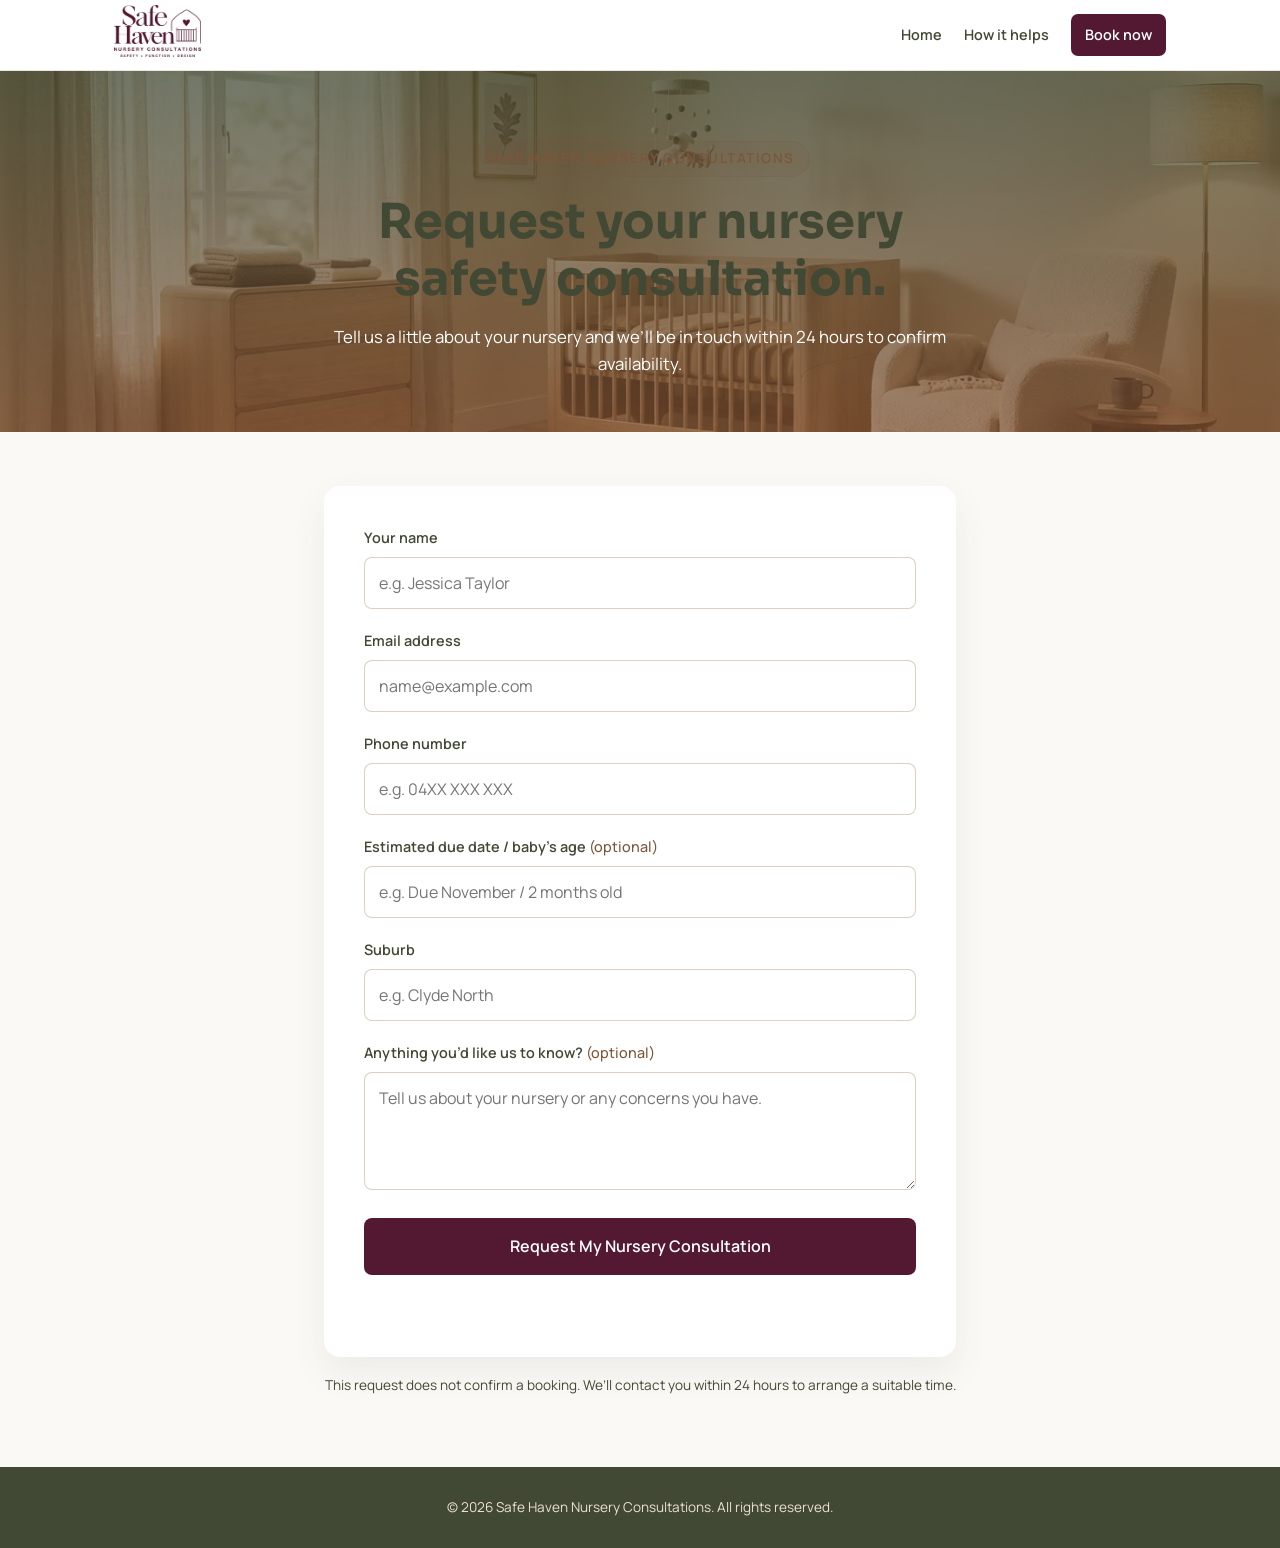
==== booking.html @ 83f19356 "Adjust logo size in booking.html Updated logo image dimensions in the header." ====
<!DOCTYPE html>
<html lang="en">
<head>
  <meta charset="UTF-8">
  <meta name="viewport" content="width=device-width, initial-scale=1.0">
  <title>Book a Nursery Safety Audit | Safe Haven</title>
  <meta name="description" content="Request an in-home Safe Haven nursery safety audit in South East Melbourne.">
  <link rel="icon" type="image/png" href="assets/SafeHavenNurseryConsultant-favicon.png">
  <link rel="preconnect" href="https://fonts.googleapis.com">
  <link rel="preconnect" href="https://fonts.gstatic.com" crossorigin>
  <link href="https://fonts.googleapis.com/css2?family=Manrope:wght@400;500;600;700&family=Sora:wght@400;600;700&display=swap" rel="stylesheet">
  <link rel="stylesheet" href="CSS/styles.css">
  <script src="JS/script.js" defer></script>
</head>
<body>
  <header class="site-header">
    <div class="container nav-wrap">
      <a class="brand" href="index.html" aria-label="Safe Haven home">
        <img src="assets/SafeHavenNurseryConsultant-Logo.png" alt="Safe Haven logo" width="87" height="52">
      </a>
      <nav aria-label="Main navigation">
        <a href="index.html">Home</a>
        <a href="index.html#how-it-helps">How it helps</a>
        <a class="nav-book" href="booking.html" aria-current="page">Book now</a>
      </nav>
    </div>
  </header>

  <main class="booking-page">
    <section class="booking-intro" style="background: linear-gradient(to bottom, rgba(65, 72, 51, .74), rgba(127, 85, 57, .66)), url('assets/SafeHavenNurseryConsultant-Hero2.webp') center/cover no-repeat; color: #fff;">
      <div class="container narrow">
        <span class="eyebrow eyebrow-dark">Safe Haven Nursery Consultations</span>
        <h1>Request your nursery safety consultation.</h1>
        <p>Tell us a little about your nursery and we’ll be in touch within 24 hours to confirm availability.</p>
      </div>
    </section>

    <section class="booking-form-section">
      <div class="container narrow">
        <form id="booking-form" class="booking-form" action="mailto:juliafpayne@yahoo.com.au" method="post" enctype="text/plain" novalidate>
          <div class="form-group">
            <label for="name">Your name</label>
            <input type="text" id="name" name="name" autocomplete="name" required placeholder="e.g. Jessica Taylor">
          </div>
          <div class="form-group">
            <label for="email">Email address</label>
            <input type="email" id="email" name="email" autocomplete="email" required placeholder="name@example.com">
          </div>
          <div class="form-group">
            <label for="phone">Phone number</label>
            <input type="tel" id="phone" name="phone" autocomplete="tel" required placeholder="e.g. 04XX XXX XXX">
          </div>
          <div class="form-group">
            <label for="due-date">Estimated due date / baby’s age <span class="optional">(optional)</span></label>
            <input type="text" id="due-date" name="due_date" placeholder="e.g. Due November / 2 months old">
          </div>
          <div class="form-group">
            <label for="suburb">Suburb</label>
            <input type="text" id="suburb" name="suburb" required placeholder="e.g. Clyde North">
          </div>
          <div class="form-group">
            <label for="message">Anything you’d like us to know? <span class="optional">(optional)</span></label>
            <textarea id="message" name="message" rows="4" placeholder="Tell us about your nursery or any concerns you have."></textarea>
          </div>
          <button type="submit" class="submit-btn">Request My Nursery Consultation</button>
          <p id="form-status" class="form-status" role="status" aria-live="polite"></p>
        </form>
        <p class="form-note">This request does not confirm a booking. We’ll contact you within 24 hours to arrange a suitable time.</p>
      </div>
    </section>
  </main>

  <footer><div class="container"><p>&copy; 2026 Safe Haven Nursery Consultations. All rights reserved.</p></div></footer>
</body>
</html>
---- CSS/styles.css ----
:root {
  --coffee-bean: #7f5539;
  --camel: #a68a64;
  --almond-cream: #ede0d4;
  --dusty-olive: #656d4a;
  --ebony: #414833;
  --bg-light: #fbf9f6;
  --white: #ffffff;
  --transition: all 0.3s ease;
}

* { box-sizing: border-box; margin: 0; padding: 0; }
html { scroll-behavior: smooth; }
body { font-family: 'Manrope', sans-serif, -apple-system, sans-serif; background: var(--bg-light); color: var(--ebony); line-height: 1.6; -webkit-font-smoothing: antialiased; }
h1, h2, h3 { font-family: 'Sora', sans-serif; color: var(--ebony); font-weight: 700; }
a { color: inherit; text-decoration: none; }
.container { max-width: 1100px; margin: 0 auto; padding: 0 24px; }
.narrow { max-width: 680px; }

.site-header { background: var(--white); border-bottom: 1px solid rgba(166, 138, 100, .22); }
.nav-wrap { display: flex; align-items: center; justify-content: space-between; min-height: 70px; gap: 24px; }
.brand { font-family: 'Sora', sans-serif; color: #531932; font-size: 1.15rem; font-weight: 700; }
nav { display: flex; align-items: center; gap: 22px; font-size: .9rem; font-weight: 600; }
nav a:not(.nav-book):hover, nav a[aria-current='page']:not(.nav-book) { color: #531932; }
.nav-book { background: #531932; color: var(--white); padding: 9px 14px; border-radius: 7px; }
.nav-book:hover { background: var(--ebony); }

.hero-section { background: linear-gradient(to bottom, rgba(65, 72, 51, .78), rgba(127, 85, 57, .68)), url('https://images.unsplash.com/photo-1586023492125-27b2c045efd7?auto=format&fit=crop&w=1920&q=80') center/cover no-repeat; border-bottom: 1px solid rgba(166, 138, 100, .3); color: var(--white); padding: 100px 0 80px; text-align: center; }
.eyebrow { display: inline-block; background: rgba(237, 224, 212, .15); border: 1px solid rgba(237, 224, 212, .3); border-radius: 50px; color: var(--almond-cream); font-size: .85rem; font-weight: 600; letter-spacing: 1.5px; margin-bottom: 16px; padding: 6px 14px; text-transform: uppercase; }
.hero-section h1 { color: var(--white); font-size: clamp(2rem, 4vw, 3.2rem); line-height: 1.2; margin: 0 auto 20px; max-width: 850px; }
.hero-section p { color: var(--almond-cream); font-size: 1.15rem; margin: 0 auto 32px; max-width: 650px; }
.cta-button { background: #531932; border-radius: 8px; box-shadow: 0 4px 14px rgba(83, 25, 50, .3); color: var(--white); display: inline-block; font-size: 1rem; font-weight: 600; padding: 16px 32px; transition: var(--transition); }
.cta-button:hover { background: var(--ebony); transform: translateY(-2px); }
.micro-copy { color: var(--almond-cream); display: block; font-size: .85rem; font-weight: 500; margin-top: 14px; opacity: .85; }

section { padding: 70px 0; }
.section-title { font-size: 2.2rem; margin-bottom: 16px; text-align: center; }
.section-subtitle { color: var(--coffee-bean); font-size: 1.05rem; margin: 0 auto 48px; max-width: 600px; text-align: center; }
.cards-grid { display: grid; gap: 30px; grid-template-columns: repeat(auto-fit, minmax(310px, 1fr)); }
.agitation-section, .cta-section { background: var(--white); }
.agitation-card { background: var(--bg-light); border-left: 4px solid var(--camel); border-radius: 12px; padding: 30px; transition: var(--transition); }
.agitation-card:hover, .solution-card:hover { transform: translateY(-3px); }
.agitation-card h3, .solution-card h3 { color: #531932; font-size: 1.15rem; margin-bottom: 12px; }
.agitation-card p, .solution-card p { font-size: .95rem; }
.solution-section { background: var(--almond-cream); }
.solution-card { background: var(--white); border-radius: 16px; border-top: 4px solid var(--dusty-olive); box-shadow: 0 10px 30px rgba(65, 72, 51, .05); padding: 35px 30px; transition: var(--transition); }
.trust-stack { background: var(--dusty-olive); border-radius: 16px; color: var(--white); margin: 40px auto; max-width: 900px; padding: 60px 20px; text-align: center; }
.trust-stack h2 { color: var(--almond-cream); font-size: 1.5rem; margin-bottom: 20px; }
.trust-marquee { height: 340px; margin-top: 18px; overflow: hidden; position: relative; }
.trust-track { display: flex; flex-direction: column; gap: 18px; animation: trustScroll 20s linear infinite; }
.trust-marquee:hover .trust-track { animation-play-state: paused; }
.trust-quote { background: rgba(255, 255, 255, 0.08); border: 1px solid rgba(255, 255, 255, 0.18); border-radius: 16px; padding: 22px 24px; text-align: left; }
.trust-quote blockquote { color: var(--white); font-size: 1.02rem; font-style: italic; line-height: 1.5; margin: 0 0 12px; }
.trust-quote cite { color: var(--almond-cream); display: block; font-size: .8rem; font-style: normal; font-weight: 600; }
@keyframes trustScroll { 0% { transform: translateY(0); } 100% { transform: translateY(-50%); } }
.cta-section { text-align: center; }

.booking-page { min-height: calc(100vh - 140px); }
.booking-intro { background: var(--almond-cream); padding-bottom: 54px; text-align: center; }
.booking-intro h1 { font-size: clamp(2rem, 4vw, 3rem); line-height: 1.2; margin-bottom: 16px; }
.booking-intro p { font-size: 1.05rem; }
.eyebrow-dark { background: rgba(127, 85, 57, .08); border-color: rgba(127, 85, 57, .2); color: var(--coffee-bean); }
.booking-form-section { padding-top: 54px; }
.booking-form { background: var(--white); border-radius: 16px; box-shadow: 0 15px 35px rgba(65, 72, 51, .08); padding: 40px; text-align: left; }
.form-group { margin-bottom: 20px; }
.form-group label { color: var(--ebony); display: block; font-size: .9rem; font-weight: 600; margin-bottom: 8px; }
.optional { color: var(--coffee-bean); font-weight: 500; }
.form-group input, .form-group textarea { background: var(--white); border: 1px solid rgba(166, 138, 100, .4); border-radius: 8px; color: var(--ebony); font-family: inherit; font-size: 1rem; outline: none; padding: 14px; transition: var(--transition); width: 100%; }
.form-group textarea { resize: vertical; }
.form-group input:focus, .form-group textarea:focus { border-color: var(--coffee-bean); box-shadow: 0 0 0 3px rgba(127, 85, 57, .15); }
.submit-btn { background: #531932; border: 0; border-radius: 8px; color: var(--white); cursor: pointer; font: inherit; font-size: 1rem; font-weight: 600; padding: 16px; transition: var(--transition); width: 100%; }
.submit-btn:hover { background: var(--ebony); }
.form-status { min-height: 1.6em; margin-top: 16px; text-align: center; }
.form-status.success { color: #3e6536; }
.form-status.error { color: #9a352c; }
.form-note { font-size: .85rem; margin: 18px auto 0; text-align: center; }
footer { background: var(--ebony); color: var(--almond-cream); font-size: .85rem; padding: 30px 0; text-align: center; }

@media (max-width: 600px) {
  .nav-wrap {
    min-height: 64px;
    gap: 10px;
    padding: 8px 12px;
  }

  nav {
    gap: 6px;
    font-size: .72rem;
    flex-wrap: nowrap;
  }

  .brand { font-size: .96rem; }

  .nav-book {
    padding: 7px 10px;
    white-space: nowrap;
    min-width: 0;
  }

  .hero-section { padding: 76px 0 64px; }
  section { padding: 56px 0; }
  .section-title { font-size: 1.8rem; }
  .trust-marquee { height: 300px; }
  .trust-quote blockquote { font-size: .96rem; }
  .booking-form { padding: 28px 22px; }
}
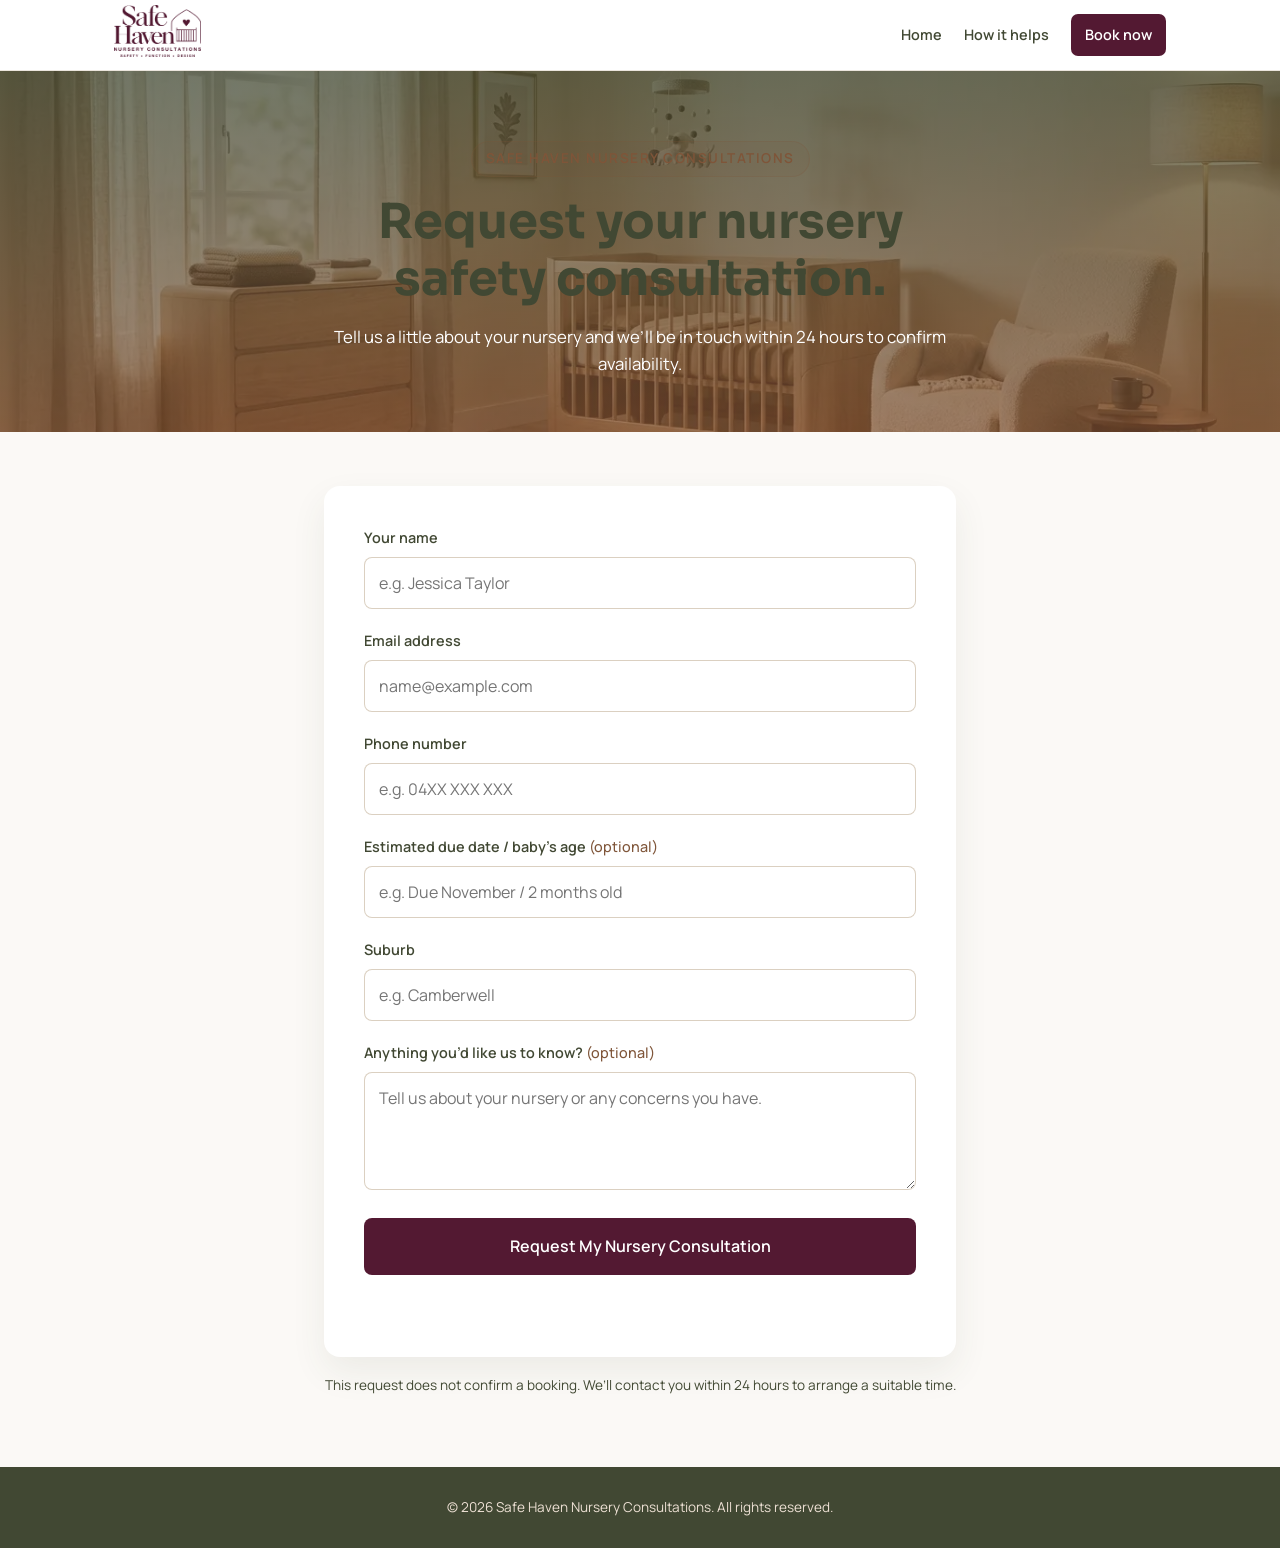
==== commit b1444041: "Update suburb placeholder in booking form" ====
--- a/booking.html
+++ b/booking.html
@@ -56,7 +56,7 @@
           </div>
           <div class="form-group">
             <label for="suburb">Suburb</label>
-            <input type="text" id="suburb" name="suburb" required placeholder="e.g. Clyde North">
+            <input type="text" id="suburb" name="suburb" required placeholder="e.g. Camberwell">
           </div>
           <div class="form-group">
             <label for="message">Anything you’d like us to know? <span class="optional">(optional)</span></label>
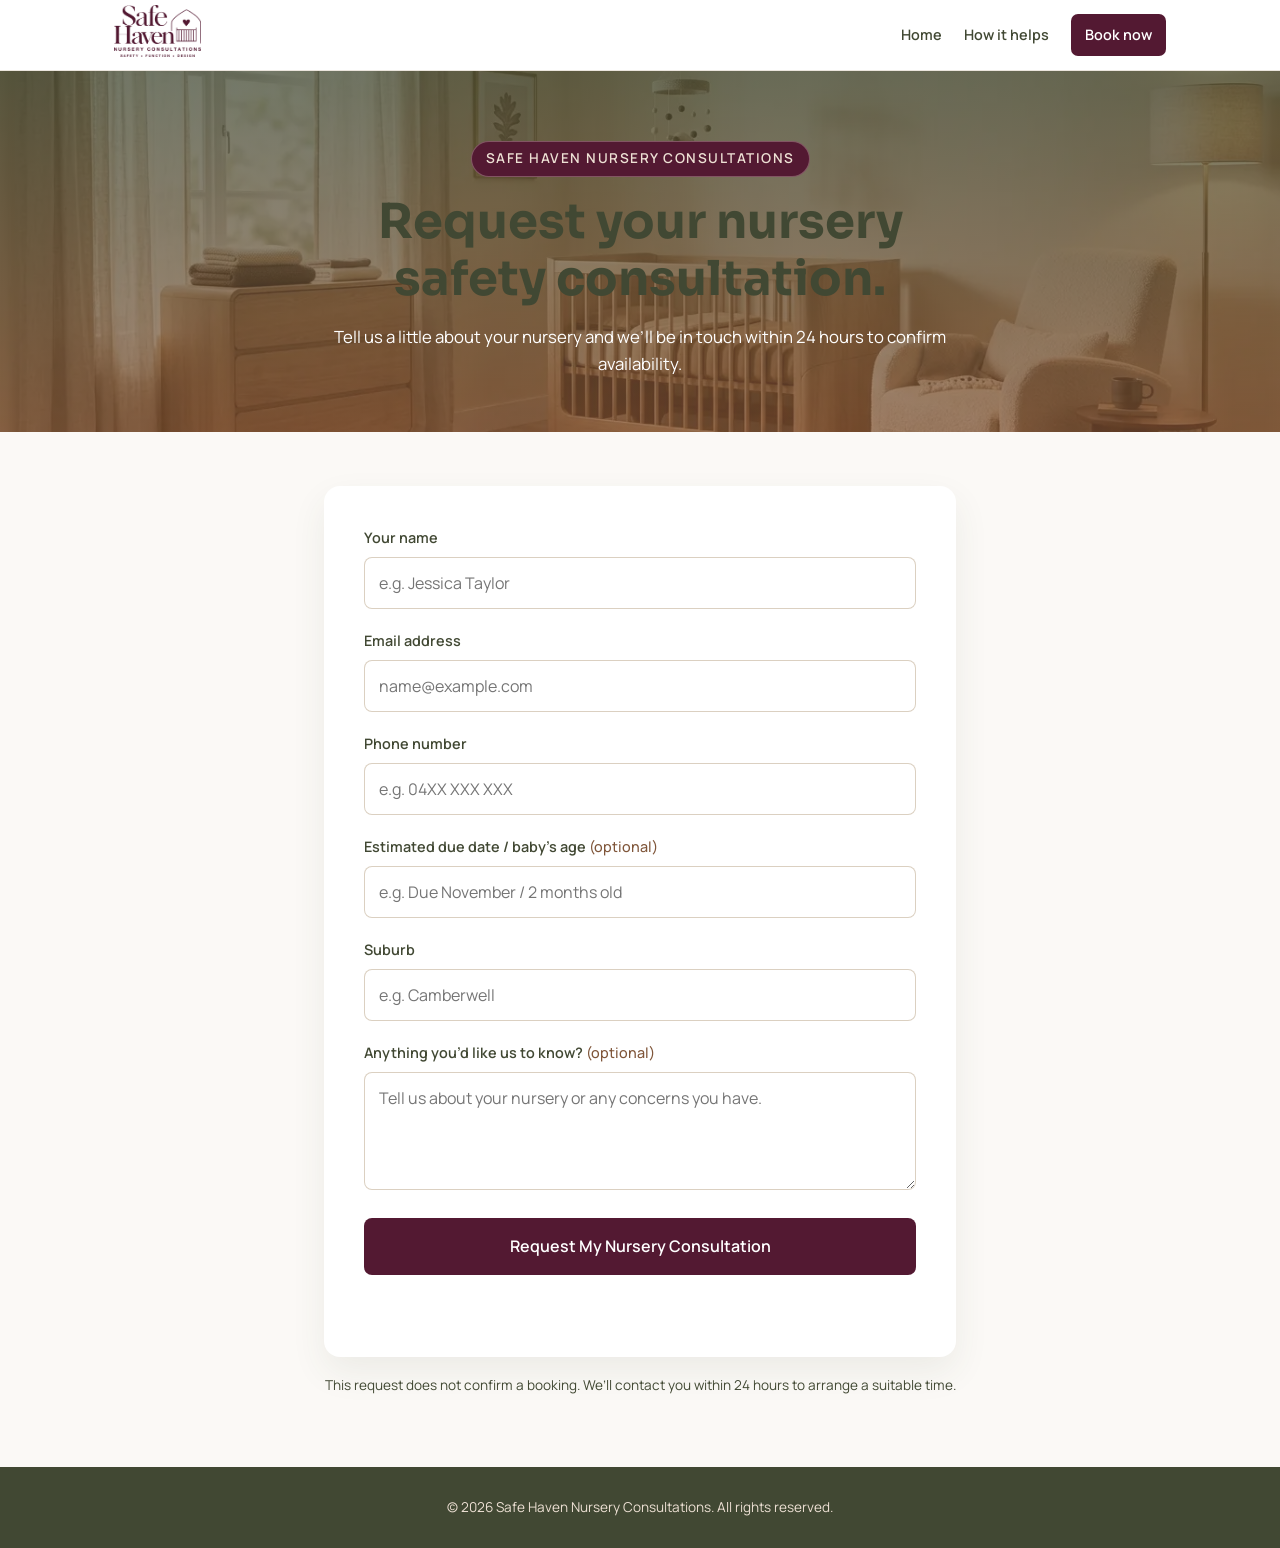
==== commit ca5f8d4b: "Add files via upload" ====
--- a/booking.html
+++ b/booking.html
@@ -5,6 +5,17 @@
   <meta name="viewport" content="width=device-width, initial-scale=1.0">
   <title>Book a Nursery Safety Audit | Safe Haven</title>
   <meta name="description" content="Request an in-home Safe Haven nursery safety audit in South East Melbourne.">
+  <meta property="og:type" content="website">
+  <meta property="og:site_name" content="Safe Haven Nursery Consultations">
+  <meta property="og:title" content="Book a Nursery Safety Audit | Safe Haven">
+  <meta property="og:description" content="Request an in-home Safe Haven nursery safety audit in South East Melbourne.">
+  <meta property="og:url" content="https://www.safehavennursery.com.au/booking.html">
+  <meta property="og:image" content="https://www.safehavennursery.com.au/assets/SafeHavenNurseryConsultant-OG-Image.jpg">
+  <meta property="og:image:alt" content="Safe Haven Nursery Consultations">
+  <meta name="twitter:card" content="summary_large_image">
+  <meta name="twitter:title" content="Book a Nursery Safety Audit | Safe Haven">
+  <meta name="twitter:description" content="Request an in-home Safe Haven nursery safety audit in South East Melbourne.">
+  <meta name="twitter:image" content="https://www.safehavennursery.com.au/assets/SafeHavenNurseryConsultant-OG-Image.jpg">
   <link rel="icon" type="image/png" href="assets/SafeHavenNurseryConsultant-favicon.png">
   <link rel="preconnect" href="https://fonts.googleapis.com">
   <link rel="preconnect" href="https://fonts.gstatic.com" crossorigin>
@@ -29,7 +40,7 @@
   <main class="booking-page">
     <section class="booking-intro" style="background: linear-gradient(to bottom, rgba(65, 72, 51, .74), rgba(127, 85, 57, .66)), url('assets/SafeHavenNurseryConsultant-Hero2.webp') center/cover no-repeat; color: #fff;">
       <div class="container narrow">
-        <span class="eyebrow eyebrow-dark">Safe Haven Nursery Consultations</span>
+        <span class="eyebrow">Safe Haven Nursery Consultations</span>
         <h1>Request your nursery safety consultation.</h1>
         <p>Tell us a little about your nursery and we’ll be in touch within 24 hours to confirm availability.</p>
       </div>
--- a/CSS/styles.css
+++ b/CSS/styles.css
@@ -25,8 +25,8 @@
 .nav-book { background: #531932; color: var(--white); padding: 9px 14px; border-radius: 7px; }
 .nav-book:hover { background: var(--ebony); }
 
-.hero-section { background: linear-gradient(to bottom, rgba(65, 72, 51, .78), rgba(127, 85, 57, .68)), url('https://images.unsplash.com/photo-1586023492125-27b2c045efd7?auto=format&fit=crop&w=1920&q=80') center/cover no-repeat; border-bottom: 1px solid rgba(166, 138, 100, .3); color: var(--white); padding: 100px 0 80px; text-align: center; }
-.eyebrow { display: inline-block; background: rgba(237, 224, 212, .15); border: 1px solid rgba(237, 224, 212, .3); border-radius: 50px; color: var(--almond-cream); font-size: .85rem; font-weight: 600; letter-spacing: 1.5px; margin-bottom: 16px; padding: 6px 14px; text-transform: uppercase; }
+.hero-section { background: linear-gradient(to bottom, rgba(65, 72, 51, .78), rgba(127, 85, 57, .68)), center/cover no-repeat; border-bottom: 1px solid rgba(166, 138, 100, .3); color: var(--white); padding: 100px 0 80px; text-align: center; }
+.eyebrow { display: inline-block; background: #531932; border: 1px solid rgba(237, 224, 212, .3); border-radius: 50px; color: var(--almond-cream); font-size: .85rem; font-weight: 600; letter-spacing: 1.5px; margin-bottom: 16px; padding: 6px 14px; text-transform: uppercase; }
 .hero-section h1 { color: var(--white); font-size: clamp(2rem, 4vw, 3.2rem); line-height: 1.2; margin: 0 auto 20px; max-width: 850px; }
 .hero-section p { color: var(--almond-cream); font-size: 1.15rem; margin: 0 auto 32px; max-width: 650px; }
 .cta-button { background: #531932; border-radius: 8px; box-shadow: 0 4px 14px rgba(83, 25, 50, .3); color: var(--white); display: inline-block; font-size: 1rem; font-weight: 600; padding: 16px 32px; transition: var(--transition); }
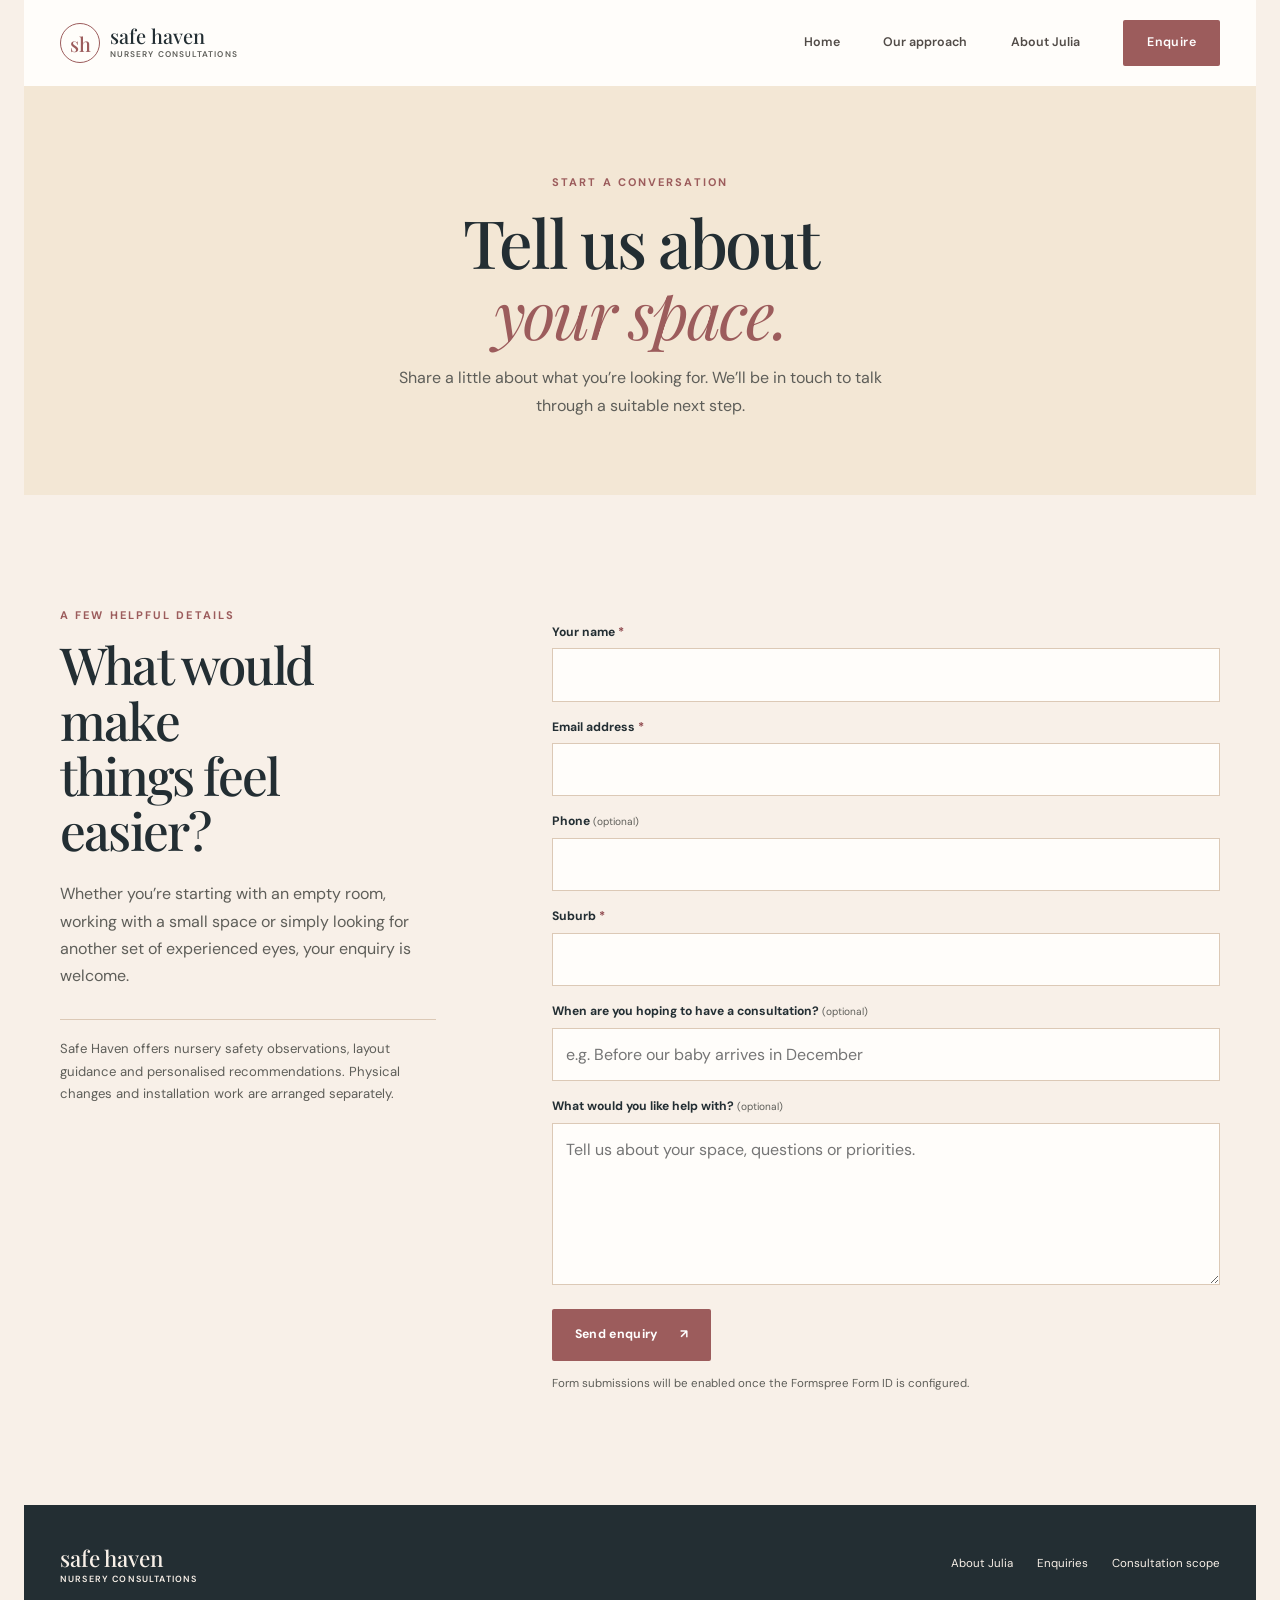
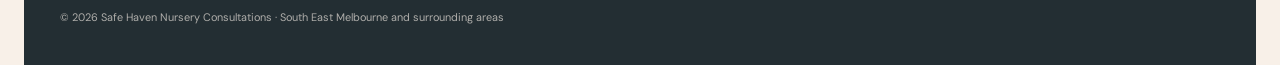
==== commit f7b58da4: "Add files via upload" ====
--- a/booking.html
+++ b/booking.html
@@ -1,86 +1,153 @@
-<!DOCTYPE html>
-<html lang="en">
-<head>
-  <meta charset="UTF-8">
-  <meta name="viewport" content="width=device-width, initial-scale=1.0">
-  <title>Book a Nursery Safety Audit | Safe Haven</title>
-  <meta name="description" content="Request an in-home Safe Haven nursery safety audit in South East Melbourne.">
-  <meta property="og:type" content="website">
-  <meta property="og:site_name" content="Safe Haven Nursery Consultations">
-  <meta property="og:title" content="Book a Nursery Safety Audit | Safe Haven">
-  <meta property="og:description" content="Request an in-home Safe Haven nursery safety audit in South East Melbourne.">
-  <meta property="og:url" content="https://www.safehavennursery.com.au/booking.html">
-  <meta property="og:image" content="https://www.safehavennursery.com.au/assets/SafeHavenNurseryConsultant-OG-Image.jpg">
-  <meta property="og:image:alt" content="Safe Haven Nursery Consultations">
-  <meta name="twitter:card" content="summary_large_image">
-  <meta name="twitter:title" content="Book a Nursery Safety Audit | Safe Haven">
-  <meta name="twitter:description" content="Request an in-home Safe Haven nursery safety audit in South East Melbourne.">
-  <meta name="twitter:image" content="https://www.safehavennursery.com.au/assets/SafeHavenNurseryConsultant-OG-Image.jpg">
-  <link rel="icon" type="image/png" href="assets/SafeHavenNurseryConsultant-favicon.png">
-  <link rel="preconnect" href="https://fonts.googleapis.com">
-  <link rel="preconnect" href="https://fonts.gstatic.com" crossorigin>
-  <link href="https://fonts.googleapis.com/css2?family=Manrope:wght@400;500;600;700&family=Sora:wght@400;600;700&display=swap" rel="stylesheet">
-  <link rel="stylesheet" href="CSS/styles.css">
-  <script src="JS/script.js" defer></script>
-</head>
-<body>
-  <header class="site-header">
-    <div class="container nav-wrap">
-      <a class="brand" href="index.html" aria-label="Safe Haven home">
-        <img src="assets/SafeHavenNurseryConsultant-Logo.png" alt="Safe Haven logo" width="87" height="52">
-      </a>
-      <nav aria-label="Main navigation">
-        <a href="index.html">Home</a>
-        <a href="index.html#how-it-helps">How it helps</a>
-        <a class="nav-book" href="booking.html" aria-current="page">Book now</a>
-      </nav>
-    </div>
-  </header>
-
-  <main class="booking-page">
-    <section class="booking-intro" style="background: linear-gradient(to bottom, rgba(65, 72, 51, .74), rgba(127, 85, 57, .66)), url('assets/SafeHavenNurseryConsultant-Hero2.webp') center/cover no-repeat; color: #fff;">
-      <div class="container narrow">
-        <span class="eyebrow">Safe Haven Nursery Consultations</span>
-        <h1>Request your nursery safety consultation.</h1>
-        <p>Tell us a little about your nursery and we’ll be in touch within 24 hours to confirm availability.</p>
+<!doctype html>
+<html lang="en-AU">
+  <head>
+    <meta charset="utf-8" />
+    <meta name="viewport" content="width=device-width, initial-scale=1" />
+    <meta name="theme-color" content="#f3e7d5" />
+    <meta
+      name="description"
+      content="Enquire about a personalised Safe Haven nursery consultation in South East Melbourne."
+    />
+    <title>Enquire | Safe Haven</title>
+    <link rel="icon" type="image/png" href="assets/safe-haven-mark.png" />
+    <link rel="preconnect" href="https://fonts.googleapis.com" />
+    <link rel="preconnect" href="https://fonts.gstatic.com" crossorigin />
+    <link
+      href="https://fonts.googleapis.com/css2?family=DM+Sans:wght@400;500;600;700&family=Playfair+Display:wght@400;500;600;700&display=swap"
+      rel="stylesheet"
+    />
+    <link rel="stylesheet" href="CSS/styles.css" />
+    <script src="JS/script.js" defer></script>
+  </head>
+  <body>
+    <a class="skip-link" href="#main">Skip to content</a>
+    <header class="site-header">
+      <div class="container nav-wrap">
+        <a class="brand" href="index.html" aria-label="Safe Haven home"
+          ><span class="brand-mark">sh</span
+          ><span>safe haven<small>nursery consultations</small></span></a
+        ><button
+          class="menu-toggle"
+          type="button"
+          aria-expanded="false"
+          aria-controls="main-nav"
+        >
+          <span></span><span></span><span class="sr-only">Toggle menu</span>
+        </button>
+        <nav id="main-nav" aria-label="Main navigation">
+          <a href="index.html">Home</a
+          ><a href="index.html#approach">Our approach</a
+          ><a href="about.html">About Julia</a
+          ><a class="nav-cta" href="booking.html" aria-current="page"
+            >Enquire</a
+          >
+        </nav>
       </div>
-    </section>
-
-    <section class="booking-form-section">
-      <div class="container narrow">
-        <form id="booking-form" class="booking-form" action="mailto:juliafpayne@yahoo.com.au" method="post" enctype="text/plain" novalidate>
-          <div class="form-group">
-            <label for="name">Your name</label>
-            <input type="text" id="name" name="name" autocomplete="name" required placeholder="e.g. Jessica Taylor">
+    </header>
+    <main id="main">
+      <section class="page-hero booking-hero">
+        <div class="container">
+          <p class="eyebrow">Start a conversation</p>
+          <h1>Tell us about<br /><em>your space.</em></h1>
+          <p>
+            Share a little about what you’re looking for. We’ll be in touch to
+            talk through a suitable next step.
+          </p>
+        </div>
+      </section>
+      <section class="booking-section section-pad">
+        <div class="container booking-grid">
+          <div class="booking-aside">
+            <p class="eyebrow">A few helpful details</p>
+            <h2>What would make<br />things feel easier?</h2>
+            <p>
+              Whether you’re starting with an empty room, working with a small
+              space or simply looking for another set of experienced eyes, your
+              enquiry is welcome.
+            </p>
+            <p class="scope-reminder">
+              Safe Haven offers nursery safety observations, layout guidance and
+              personalised recommendations. Physical changes and installation
+              work are arranged separately.
+            </p>
           </div>
-          <div class="form-group">
-            <label for="email">Email address</label>
-            <input type="email" id="email" name="email" autocomplete="email" required placeholder="name@example.com">
-          </div>
-          <div class="form-group">
-            <label for="phone">Phone number</label>
-            <input type="tel" id="phone" name="phone" autocomplete="tel" required placeholder="e.g. 04XX XXX XXX">
-          </div>
-          <div class="form-group">
-            <label for="due-date">Estimated due date / baby’s age <span class="optional">(optional)</span></label>
-            <input type="text" id="due-date" name="due_date" placeholder="e.g. Due November / 2 months old">
-          </div>
-          <div class="form-group">
-            <label for="suburb">Suburb</label>
-            <input type="text" id="suburb" name="suburb" required placeholder="e.g. Camberwell">
-          </div>
-          <div class="form-group">
-            <label for="message">Anything you’d like us to know? <span class="optional">(optional)</span></label>
-            <textarea id="message" name="message" rows="4" placeholder="Tell us about your nursery or any concerns you have."></textarea>
-          </div>
-          <button type="submit" class="submit-btn">Request My Nursery Consultation</button>
-          <p id="form-status" class="form-status" role="status" aria-live="polite"></p>
-        </form>
-        <p class="form-note">This request does not confirm a booking. We’ll contact you within 24 hours to arrange a suitable time.</p>
+          <form
+            id="booking-form"
+            class="booking-form"
+            action="https://formspree.io/f/YOUR_FORM_ID"
+            method="post"
+          >
+            <input
+              type="hidden"
+              name="_subject"
+              value="Safe Haven nursery consultation enquiry"
+            />
+            <label for="name">Your name <span>*</span></label
+            ><input id="name" name="name" autocomplete="name" required />
+            <label for="email">Email address <span>*</span></label
+            ><input
+              id="email"
+              name="email"
+              type="email"
+              autocomplete="email"
+              required
+            />
+            <label for="phone">Phone <small>(optional)</small></label
+            ><input id="phone" name="phone" type="tel" autocomplete="tel" />
+            <label for="suburb">Suburb <span>*</span></label
+            ><input
+              id="suburb"
+              name="suburb"
+              autocomplete="address-level2"
+              required
+            />
+            <label for="timing"
+              >When are you hoping to have a consultation?
+              <small>(optional)</small></label
+            ><input
+              id="timing"
+              name="timing"
+              placeholder="e.g. Before our baby arrives in December"
+            />
+            <label for="message"
+              >What would you like help with? <small>(optional)</small></label
+            ><textarea
+              id="message"
+              name="message"
+              rows="5"
+              placeholder="Tell us about your space, questions or priorities."
+            ></textarea>
+            <button class="button button-rose form-submit" type="submit">
+              Send enquiry <span aria-hidden="true">↗</span>
+            </button>
+            <p
+              class="form-status"
+              id="form-status"
+              role="status"
+              aria-live="polite"
+            >
+              Form submissions will be enabled once the Formspree Form ID is
+              configured.
+            </p>
+          </form>
+        </div>
+      </section>
+    </main>
+    <footer class="site-footer">
+      <div class="container footer-row">
+        <a class="footer-brand" href="index.html"
+          >safe haven <span>nursery consultations</span></a
+        >
+        <div class="footer-links">
+          <a href="about.html">About Julia</a
+          ><a href="booking.html">Enquiries</a
+          ><a href="service-terms.html">Consultation scope</a>
+        </div>
+        <p>
+          © <span data-year>2026</span> Safe Haven Nursery Consultations · South
+          East Melbourne and surrounding areas
+        </p>
       </div>
-    </section>
-  </main>
-
-  <footer><div class="container"><p>&copy; 2026 Safe Haven Nursery Consultations. All rights reserved.</p></div></footer>
-</body>
+    </footer>
+  </body>
 </html>
--- a/CSS/styles.css
+++ b/CSS/styles.css
@@ -1,106 +1,771 @@
 :root {
-  --coffee-bean: #7f5539;
-  --camel: #a68a64;
-  --almond-cream: #ede0d4;
-  --dusty-olive: #656d4a;
-  --ebony: #414833;
-  --bg-light: #fbf9f6;
-  --white: #ffffff;
-  --transition: all 0.3s ease;
-}
-
-* { box-sizing: border-box; margin: 0; padding: 0; }
-html { scroll-behavior: smooth; }
-body { font-family: 'Manrope', sans-serif, -apple-system, sans-serif; background: var(--bg-light); color: var(--ebony); line-height: 1.6; -webkit-font-smoothing: antialiased; }
-h1, h2, h3 { font-family: 'Sora', sans-serif; color: var(--ebony); font-weight: 700; }
-a { color: inherit; text-decoration: none; }
-.container { max-width: 1100px; margin: 0 auto; padding: 0 24px; }
-.narrow { max-width: 680px; }
-
-.site-header { background: var(--white); border-bottom: 1px solid rgba(166, 138, 100, .22); }
-.nav-wrap { display: flex; align-items: center; justify-content: space-between; min-height: 70px; gap: 24px; }
-.brand { font-family: 'Sora', sans-serif; color: #531932; font-size: 1.15rem; font-weight: 700; }
-nav { display: flex; align-items: center; gap: 22px; font-size: .9rem; font-weight: 600; }
-nav a:not(.nav-book):hover, nav a[aria-current='page']:not(.nav-book) { color: #531932; }
-.nav-book { background: #531932; color: var(--white); padding: 9px 14px; border-radius: 7px; }
-.nav-book:hover { background: var(--ebony); }
-
-.hero-section { background: linear-gradient(to bottom, rgba(65, 72, 51, .78), rgba(127, 85, 57, .68)), center/cover no-repeat; border-bottom: 1px solid rgba(166, 138, 100, .3); color: var(--white); padding: 100px 0 80px; text-align: center; }
-.eyebrow { display: inline-block; background: #531932; border: 1px solid rgba(237, 224, 212, .3); border-radius: 50px; color: var(--almond-cream); font-size: .85rem; font-weight: 600; letter-spacing: 1.5px; margin-bottom: 16px; padding: 6px 14px; text-transform: uppercase; }
-.hero-section h1 { color: var(--white); font-size: clamp(2rem, 4vw, 3.2rem); line-height: 1.2; margin: 0 auto 20px; max-width: 850px; }
-.hero-section p { color: var(--almond-cream); font-size: 1.15rem; margin: 0 auto 32px; max-width: 650px; }
-.cta-button { background: #531932; border-radius: 8px; box-shadow: 0 4px 14px rgba(83, 25, 50, .3); color: var(--white); display: inline-block; font-size: 1rem; font-weight: 600; padding: 16px 32px; transition: var(--transition); }
-.cta-button:hover { background: var(--ebony); transform: translateY(-2px); }
-.micro-copy { color: var(--almond-cream); display: block; font-size: .85rem; font-weight: 500; margin-top: 14px; opacity: .85; }
-
-section { padding: 70px 0; }
-.section-title { font-size: 2.2rem; margin-bottom: 16px; text-align: center; }
-.section-subtitle { color: var(--coffee-bean); font-size: 1.05rem; margin: 0 auto 48px; max-width: 600px; text-align: center; }
-.cards-grid { display: grid; gap: 30px; grid-template-columns: repeat(auto-fit, minmax(310px, 1fr)); }
-.agitation-section, .cta-section { background: var(--white); }
-.agitation-card { background: var(--bg-light); border-left: 4px solid var(--camel); border-radius: 12px; padding: 30px; transition: var(--transition); }
-.agitation-card:hover, .solution-card:hover { transform: translateY(-3px); }
-.agitation-card h3, .solution-card h3 { color: #531932; font-size: 1.15rem; margin-bottom: 12px; }
-.agitation-card p, .solution-card p { font-size: .95rem; }
-.solution-section { background: var(--almond-cream); }
-.solution-card { background: var(--white); border-radius: 16px; border-top: 4px solid var(--dusty-olive); box-shadow: 0 10px 30px rgba(65, 72, 51, .05); padding: 35px 30px; transition: var(--transition); }
-.trust-stack { background: var(--dusty-olive); border-radius: 16px; color: var(--white); margin: 40px auto; max-width: 900px; padding: 60px 20px; text-align: center; }
-.trust-stack h2 { color: var(--almond-cream); font-size: 1.5rem; margin-bottom: 20px; }
-.trust-marquee { height: 340px; margin-top: 18px; overflow: hidden; position: relative; }
-.trust-track { display: flex; flex-direction: column; gap: 18px; animation: trustScroll 20s linear infinite; }
-.trust-marquee:hover .trust-track { animation-play-state: paused; }
-.trust-quote { background: rgba(255, 255, 255, 0.08); border: 1px solid rgba(255, 255, 255, 0.18); border-radius: 16px; padding: 22px 24px; text-align: left; }
-.trust-quote blockquote { color: var(--white); font-size: 1.02rem; font-style: italic; line-height: 1.5; margin: 0 0 12px; }
-.trust-quote cite { color: var(--almond-cream); display: block; font-size: .8rem; font-style: normal; font-weight: 600; }
-@keyframes trustScroll { 0% { transform: translateY(0); } 100% { transform: translateY(-50%); } }
-.cta-section { text-align: center; }
-
-.booking-page { min-height: calc(100vh - 140px); }
-.booking-intro { background: var(--almond-cream); padding-bottom: 54px; text-align: center; }
-.booking-intro h1 { font-size: clamp(2rem, 4vw, 3rem); line-height: 1.2; margin-bottom: 16px; }
-.booking-intro p { font-size: 1.05rem; }
-.eyebrow-dark { background: rgba(127, 85, 57, .08); border-color: rgba(127, 85, 57, .2); color: var(--coffee-bean); }
-.booking-form-section { padding-top: 54px; }
-.booking-form { background: var(--white); border-radius: 16px; box-shadow: 0 15px 35px rgba(65, 72, 51, .08); padding: 40px; text-align: left; }
-.form-group { margin-bottom: 20px; }
-.form-group label { color: var(--ebony); display: block; font-size: .9rem; font-weight: 600; margin-bottom: 8px; }
-.optional { color: var(--coffee-bean); font-weight: 500; }
-.form-group input, .form-group textarea { background: var(--white); border: 1px solid rgba(166, 138, 100, .4); border-radius: 8px; color: var(--ebony); font-family: inherit; font-size: 1rem; outline: none; padding: 14px; transition: var(--transition); width: 100%; }
-.form-group textarea { resize: vertical; }
-.form-group input:focus, .form-group textarea:focus { border-color: var(--coffee-bean); box-shadow: 0 0 0 3px rgba(127, 85, 57, .15); }
-.submit-btn { background: #531932; border: 0; border-radius: 8px; color: var(--white); cursor: pointer; font: inherit; font-size: 1rem; font-weight: 600; padding: 16px; transition: var(--transition); width: 100%; }
-.submit-btn:hover { background: var(--ebony); }
-.form-status { min-height: 1.6em; margin-top: 16px; text-align: center; }
-.form-status.success { color: #3e6536; }
-.form-status.error { color: #9a352c; }
-.form-note { font-size: .85rem; margin: 18px auto 0; text-align: center; }
-footer { background: var(--ebony); color: var(--almond-cream); font-size: .85rem; padding: 30px 0; text-align: center; }
-
-@media (max-width: 600px) {
+  --pale-oak: #dcc9b6;
+  --antique-white: #f3e7d5;
+  --linen: #f8f0e8;
+  --dusty-taupe: #b28d81;
+  --charcoal: #5e5e59;
+  --jet-black: #232e33;
+  --smoky-rose: #9c5c5c;
+  --burnt-rose: #8f494e;
+  --paper: #fffdfa;
+  --body: #514b47;
+  --serif: "Playfair Display", Georgia, serif;
+  --sans: "DM Sans", Arial, sans-serif;
+}
+* {
+  box-sizing: border-box;
+}
+html {
+  scroll-behavior: smooth;
+}
+body {
+  margin: 0;
+  padding: 0 clamp(12px, 2vw, 24px);
+  background: var(--linen);
+  color: var(--body);
+  font: 16px/1.7 var(--sans);
+  -webkit-font-smoothing: antialiased;
+}
+img {
+  max-width: 100%;
+}
+a {
+  color: inherit;
+  text-decoration: none;
+}
+button,
+input,
+textarea {
+  font: inherit;
+}
+.container {
+  width: min(1160px, calc(100% - 48px));
+  margin-inline: auto;
+}
+.section-pad {
+  padding: 112px 0;
+}
+.skip-link {
+  position: absolute;
+  top: -100px;
+  left: 20px;
+  z-index: 20;
+  background: var(--jet-black);
+  color: white;
+  padding: 10px 16px;
+}
+.skip-link:focus {
+  top: 12px;
+}
+.sr-only {
+  position: absolute;
+  width: 1px;
+  height: 1px;
+  overflow: hidden;
+  clip: rect(0, 0, 0, 0);
+  white-space: nowrap;
+}
+h1,
+h2,
+h3,
+p,
+blockquote {
+  margin-top: 0;
+}
+h1,
+h2,
+h3 {
+  color: var(--jet-black);
+}
+h1,
+h2 {
+  font: 500 clamp(2.5rem, 5.2vw, 4.7rem)/1.08 var(--serif);
+  letter-spacing: -0.035em;
+}
+h2 {
+  font-size: clamp(2.1rem, 4.2vw, 3.6rem);
+}
+h1 em,
+h2 em {
+  color: var(--smoky-rose);
+  font-weight: 400;
+}
+.eyebrow {
+  color: var(--smoky-rose);
+  font-size: 0.69rem;
+  font-weight: 700;
+  letter-spacing: 0.19em;
+  line-height: 1.5;
+  text-transform: uppercase;
+}
+.site-header {
+  position: relative;
+  z-index: 5;
+  background: var(--paper);
+}
+.nav-wrap {
+  display: flex;
+  align-items: center;
+  justify-content: space-between;
+  min-height: 86px;
+}
+.brand {
+  display: inline-flex;
+  align-items: center;
+  gap: 10px;
+  color: var(--jet-black);
+  font: 500 1.25rem/1 var(--serif);
+}
+.brand small {
+  display: block;
+  margin-top: 5px;
+  color: var(--charcoal);
+  font: 600 0.52rem/1 var(--sans);
+  letter-spacing: 0.13em;
+  text-transform: uppercase;
+}
+.brand-mark {
+  display: grid;
+  width: 40px;
+  height: 40px;
+  place-items: center;
+  border: 1px solid var(--smoky-rose);
+  border-radius: 50%;
+  color: var(--smoky-rose);
+  font: 500 1.25rem var(--serif);
+}
+nav {
+  display: flex;
+  align-items: center;
+  gap: clamp(20px, 3.4vw, 48px);
+  font-size: 0.78rem;
+  font-weight: 600;
+}
+nav a:not(.nav-cta):hover,
+nav a[aria-current="page"]:not(.nav-cta) {
+  color: var(--burnt-rose);
+}
+.nav-cta {
+  padding: 12px 24px;
+  border-radius: 2px;
+  background: var(--smoky-rose);
+  color: white;
+  letter-spacing: 0.03em;
+}
+.nav-cta:hover,
+.button-rose:hover {
+  background: var(--burnt-rose);
+}
+.menu-toggle {
+  display: none;
+  border: 0;
+  background: none;
+}
+.hero {
+  position: relative;
+  display: grid;
+  min-height: 670px;
+  align-items: center;
+  overflow: hidden;
+  background: var(--antique-white);
+}
+.hero-image {
+  position: absolute;
+  inset: 0 0 0 36%;
+  background:
+    linear-gradient(
+      90deg,
+      var(--antique-white) 0%,
+      rgba(243, 231, 213, 0.87) 20%,
+      rgba(243, 231, 213, 0.06) 68%
+    ),
+    url("../assets/SafeHavenNurseryConsultant-Hero2.webp") center 54% / cover
+      no-repeat;
+}
+.hero-content {
+  position: relative;
+  z-index: 1;
+  padding-top: 55px;
+  padding-bottom: 72px;
+}
+.hero h1 {
+  max-width: 680px;
+  margin: 22px 0;
+  font-size: clamp(3.3rem, 7vw, 6rem);
+}
+.hero-copy {
+  max-width: 430px;
+  margin-bottom: 30px;
+  color: var(--charcoal);
+  font-size: 1.05rem;
+}
+.button {
+  display: inline-flex;
+  min-height: 52px;
+  align-items: center;
+  justify-content: center;
+  gap: 22px;
+  padding: 13px 23px;
+  border: 0;
+  border-radius: 2px;
+  font-size: 0.77rem;
+  font-weight: 700;
+  letter-spacing: 0.025em;
+  transition:
+    background 0.2s,
+    transform 0.2s;
+  cursor: pointer;
+}
+.button:hover {
+  transform: translateY(-2px);
+}
+.button-rose {
+  background: var(--smoky-rose);
+  color: #fff;
+}
+.button-light {
+  background: var(--linen);
+  color: var(--jet-black);
+}
+.button-light:hover {
+  background: white;
+}
+.hero-note {
+  margin: 15px 0 0;
+  color: var(--charcoal);
+  font-size: 0.7rem;
+}
+.hero-number {
+  position: absolute;
+  right: max(24px, calc((100% - 1160px) / 2));
+  bottom: 28px;
+  color: rgba(35, 46, 51, 0.6);
+  font: 1rem var(--serif);
+}
+.intro {
+  background: var(--paper);
+}
+.intro-grid {
+  display: grid;
+  grid-template-columns: 0.75fr 1.25fr;
+  gap: 11%;
+  align-items: start;
+}
+.intro h2 {
+  margin-bottom: 25px;
+}
+.intro-grid > div > p {
+  max-width: 620px;
+}
+.text-link {
+  display: inline-block;
+  margin-top: 15px;
+  border-bottom: 1px solid var(--smoky-rose);
+  color: var(--burnt-rose);
+  font-size: 0.8rem;
+  font-weight: 700;
+}
+.text-link span {
+  padding-left: 12px;
+}
+.section-heading {
+  max-width: 680px;
+  margin: 0 auto 52px;
+  text-align: center;
+}
+.section-heading h2 {
+  margin: 12px 0 17px;
+}
+.section-heading > p:last-child {
+  max-width: 570px;
+  margin: auto;
+  color: var(--charcoal);
+}
+.worries {
+  background: var(--antique-white);
+}
+.worry-grid {
+  display: grid;
+  grid-template-columns: repeat(3, 1fr);
+  gap: 1px;
+  background: var(--pale-oak);
+  border: 1px solid var(--pale-oak);
+}
+.worry-grid article {
+  min-height: 206px;
+  padding: 27px 30px;
+  background: rgba(255, 253, 250, 0.72);
+}
+.worry-grid article > span {
+  color: var(--smoky-rose);
+  font: 1rem var(--serif);
+}
+.worry-grid h3,
+.service-list h3 {
+  margin: 13px 0 5px;
+  font: 500 1.22rem var(--serif);
+}
+.worry-grid p {
+  margin: 0;
+  color: var(--charcoal);
+  font-size: 0.85rem;
+  line-height: 1.65;
+}
+.service {
+  background: var(--linen);
+}
+.service-top {
+  display: grid;
+  grid-template-columns: 1fr 0.7fr;
+  gap: 12%;
+  align-items: end;
+  margin-bottom: 40px;
+}
+.service-top h2 {
+  margin: 14px 0 0;
+}
+.service-top > p {
+  max-width: 400px;
+  margin-bottom: 8px;
+  color: var(--charcoal);
+}
+.service-list {
+  border-top: 1px solid var(--pale-oak);
+}
+.service-list article {
+  display: grid;
+  grid-template-columns: 70px 1fr auto;
+  gap: 18px;
+  align-items: center;
+  padding: 23px 0;
+  border-bottom: 1px solid var(--pale-oak);
+}
+.service-index {
+  align-self: start;
+  padding-top: 8px;
+  color: var(--smoky-rose);
+  font: 1.1rem var(--serif);
+}
+.service-list h3 {
+  margin: 0 0 4px;
+}
+.service-list p {
+  margin: 0;
+  color: var(--charcoal);
+  font-size: 0.86rem;
+}
+.service-symbol {
+  color: var(--smoky-rose);
+  font-size: 1.35rem;
+}
+.service-note {
+  margin-top: 24px;
+  color: var(--charcoal);
+  font-size: 0.75rem;
+}
+.quote-band {
+  background: var(--dusty-taupe);
+  color: var(--paper);
+  text-align: center;
+}
+.quote-wrap {
+  max-width: 810px;
+}
+.quote-band .eyebrow {
+  color: var(--jet-black);
+}
+.quote-band blockquote {
+  min-height: 150px;
+  margin: 22px auto 16px;
+  font: 500 clamp(1.65rem, 3.4vw, 2.7rem)/1.35 var(--serif);
+}
+.quote-byline {
+  font-size: 0.8rem;
+  font-weight: 700;
+}
+.quote-byline span {
+  font-weight: 400;
+  opacity: 0.8;
+}
+.quote-controls {
+  display: flex;
+  align-items: center;
+  justify-content: center;
+  gap: 22px;
+  margin-top: 26px;
+}
+.quote-controls button {
+  width: 38px;
+  height: 38px;
+  border: 1px solid rgba(255, 255, 255, 0.65);
+  border-radius: 50%;
+  background: none;
+  color: white;
+  cursor: pointer;
+}
+.quote-controls button:hover {
+  background: rgba(255, 255, 255, 0.18);
+}
+.quote-count {
+  font-size: 0.67rem;
+  letter-spacing: 0.14em;
+}
+.more-feedback {
+  background: var(--paper);
+}
+.more-feedback .section-heading {
+  margin-bottom: 35px;
+}
+.feedback-grid {
+  display: grid;
+  grid-template-columns: repeat(3, 1fr);
+  gap: 34px;
+}
+.feedback-grid figure {
+  margin: 0;
+  padding: 25px 0;
+  border-top: 1px solid var(--dusty-taupe);
+}
+.feedback-grid blockquote {
+  margin: 0 0 19px;
+  font: 1.2rem/1.6 var(--serif);
+}
+.feedback-grid figcaption {
+  color: var(--smoky-rose);
+  font-size: 0.72rem;
+  font-weight: 700;
+}
+.closing-cta {
+  padding: 100px 0 108px;
+  background: var(--smoky-rose);
+  color: white;
+  text-align: center;
+}
+.closing-cta .eyebrow {
+  color: var(--antique-white);
+}
+.closing-cta h2 {
+  margin: 15px 0 18px;
+  color: white;
+}
+.closing-cta h2 em {
+  color: var(--antique-white);
+}
+.closing-cta p:not(.eyebrow) {
+  max-width: 510px;
+  margin: 0 auto 26px;
+  color: rgba(255, 255, 255, 0.86);
+}
+.site-footer {
+  padding: 38px 0;
+  background: var(--jet-black);
+  color: var(--linen);
+}
+.footer-row {
+  display: grid;
+  grid-template-columns: 1fr auto;
+  gap: 18px;
+  align-items: center;
+}
+.footer-brand {
+  font: 500 1.4rem var(--serif);
+}
+.footer-brand span {
+  display: block;
+  font: 600 0.56rem var(--sans);
+  letter-spacing: 0.13em;
+  text-transform: uppercase;
+}
+.footer-links {
+  display: flex;
+  gap: 24px;
+  font-size: 0.72rem;
+}
+.footer-links a:hover {
+  color: var(--pale-oak);
+}
+.footer-row > p {
+  grid-column: 1 / -1;
+  margin: 5px 0 0;
+  color: rgba(248, 240, 232, 0.66);
+  font-size: 0.68rem;
+}
+.page-hero {
+  padding: 88px 0 92px;
+  background: var(--antique-white);
+  text-align: center;
+}
+.page-hero .container {
+  max-width: 780px;
+}
+.page-hero h1 {
+  margin: 15px 0;
+}
+.page-hero p:last-child {
+  max-width: 540px;
+  margin: auto;
+  color: var(--charcoal);
+}
+.about-story {
+  background: var(--paper);
+}
+.about-grid {
+  display: grid;
+  grid-template-columns: 0.82fr 1.18fr;
+  gap: 9%;
+  align-items: start;
+}
+.about-image {
+  min-height: 600px;
+  background: url("../assets/JP-CoFounder-SafeHaven.webp") center 34% / cover
+    no-repeat;
+}
+.about-grid h2 {
+  margin: 12px 0 24px;
+}
+.about-grid p:not(.eyebrow) {
+  color: var(--charcoal);
+}
+.about-philosophy {
+  background: var(--antique-white);
+  text-align: center;
+}
+.about-philosophy .container {
+  max-width: 800px;
+}
+.about-philosophy h2 {
+  margin: 15px 0 25px;
+  font-size: clamp(2rem, 4vw, 3.5rem);
+}
+.about-philosophy h2 span {
+  color: var(--smoky-rose);
+}
+.about-philosophy p:not(.eyebrow) {
+  color: var(--charcoal);
+}
+.booking-hero {
+  padding-bottom: 76px;
+}
+.booking-grid {
+  display: grid;
+  grid-template-columns: 0.72fr 1.28fr;
+  gap: 10%;
+  align-items: start;
+}
+.booking-aside h2 {
+  margin: 14px 0 22px;
+  font-size: clamp(2.25rem, 4vw, 3.4rem);
+}
+.booking-aside > p:not(.eyebrow) {
+  color: var(--charcoal);
+}
+.scope-reminder {
+  margin-top: 30px;
+  padding-top: 18px;
+  border-top: 1px solid var(--pale-oak);
+  font-size: 0.82rem;
+}
+.booking-form {
+  display: grid;
+  grid-template-columns: 1fr;
+}
+.booking-form label {
+  margin: 15px 0 6px;
+  color: var(--jet-black);
+  font-size: 0.76rem;
+  font-weight: 700;
+}
+.booking-form label:first-child {
+  margin-top: 0;
+}
+.booking-form label span {
+  color: var(--burnt-rose);
+}
+.booking-form label small {
+  color: var(--charcoal);
+  font-weight: 400;
+}
+.booking-form input,
+.booking-form textarea {
+  width: 100%;
+  padding: 12px 13px;
+  border: 1px solid var(--pale-oak);
+  border-radius: 0;
+  outline: 0;
+  background: var(--paper);
+  color: var(--jet-black);
+}
+.booking-form input:focus,
+.booking-form textarea:focus {
+  border-color: var(--smoky-rose);
+  box-shadow: 0 0 0 2px rgba(156, 92, 92, 0.14);
+}
+.booking-form textarea {
+  resize: vertical;
+}
+.form-submit {
+  justify-self: start;
+  margin-top: 24px;
+}
+.form-status {
+  margin: 13px 0 0;
+  color: var(--charcoal);
+  font-size: 0.72rem;
+}
+.terms-content {
+  background: var(--paper);
+}
+.terms-copy {
+  max-width: 760px;
+}
+.terms-copy h2 {
+  margin: 12px 0 25px;
+}
+.terms-copy p:not(.eyebrow) {
+  color: var(--charcoal);
+}
+@media (max-width: 760px) {
+  .container {
+    width: min(100% - 36px, 600px);
+  }
+  .section-pad {
+    padding: 78px 0;
+  }
   .nav-wrap {
-    min-height: 64px;
+    min-height: 72px;
+  }
+  .menu-toggle {
+    display: grid;
+    gap: 5px;
+    padding: 10px 2px 10px 10px;
+    cursor: pointer;
+  }
+  .menu-toggle > span:not(.sr-only) {
+    width: 24px;
+    height: 1px;
+    background: var(--jet-black);
+  }
+  nav {
+    position: absolute;
+    top: 72px;
+    right: 0;
+    left: 0;
+    display: none;
+    align-items: stretch;
+    gap: 0;
+    padding: 8px 18px 18px;
+    background: var(--paper);
+    box-shadow: 0 10px 15px rgba(35, 46, 51, 0.08);
+  }
+  nav.is-open {
+    display: flex;
+    flex-direction: column;
+  }
+  nav a {
+    padding: 12px 5px;
+  }
+  nav .nav-cta {
+    margin-top: 7px;
+    padding-left: 14px;
+  }
+  .hero {
+    min-height: 690px;
+    align-items: end;
+  }
+  .hero-image {
+    inset: 0 0 32% 0;
+    background-image:
+      linear-gradient(
+        0deg,
+        var(--antique-white) 0%,
+        rgba(243, 231, 213, 0) 55%
+      ),
+      url("../assets/safe-haven-nursery-room1.webp");
+    background-position:
+      center,
+      center 52%;
+  }
+  .hero-content {
+    padding-top: 260px;
+    padding-bottom: 54px;
+  }
+  .hero h1 {
+    font-size: clamp(3.15rem, 14vw, 4.8rem);
+  }
+  .hero-number {
+    bottom: 16px;
+  }
+  .intro-grid,
+  .service-top,
+  .about-grid,
+  .booking-grid {
+    grid-template-columns: 1fr;
+    gap: 25px;
+  }
+  .intro-grid > .eyebrow {
+    margin: 0;
+  }
+  .worry-grid {
+    grid-template-columns: repeat(2, 1fr);
+  }
+  .worry-grid article {
+    min-height: 190px;
+    padding: 21px;
+  }
+  .service-top {
+    gap: 5px;
+  }
+  .service-list article {
+    grid-template-columns: 42px 1fr auto;
     gap: 10px;
-    padding: 8px 12px;
-  }
-
-  nav {
-    gap: 6px;
-    font-size: .72rem;
-    flex-wrap: nowrap;
-  }
-
-  .brand { font-size: .96rem; }
-
-  .nav-book {
-    padding: 7px 10px;
-    white-space: nowrap;
-    min-width: 0;
-  }
-
-  .hero-section { padding: 76px 0 64px; }
-  section { padding: 56px 0; }
-  .section-title { font-size: 1.8rem; }
-  .trust-marquee { height: 300px; }
-  .trust-quote blockquote { font-size: .96rem; }
-  .booking-form { padding: 28px 22px; }
-}
+  }
+  .feedback-grid {
+    grid-template-columns: 1fr;
+    gap: 10px;
+  }
+  .feedback-grid figure {
+    padding: 20px 0;
+  }
+  .footer-row {
+    grid-template-columns: 1fr;
+  }
+  .footer-links {
+    flex-wrap: wrap;
+    gap: 14px 21px;
+  }
+  .footer-row > p {
+    grid-column: auto;
+  }
+  .about-image {
+    min-height: 360px;
+  }
+  .page-hero {
+    padding: 70px 0;
+  }
+}
+@media (max-width: 420px) {
+  .worry-grid {
+    grid-template-columns: 1fr;
+  }
+  .worry-grid article {
+    min-height: auto;
+  }
+  .service-symbol {
+    display: none;
+  }
+  .button {
+    gap: 13px;
+  }
+}
+@media (prefers-reduced-motion: reduce) {
+  html {
+    scroll-behavior: auto;
+  }
+  *,
+  *::before,
+  *::after {
+    transition-duration: 0.01ms !important;
+    animation-duration: 0.01ms !important;
+    animation-iteration-count: 1 !important;
+  }
+}
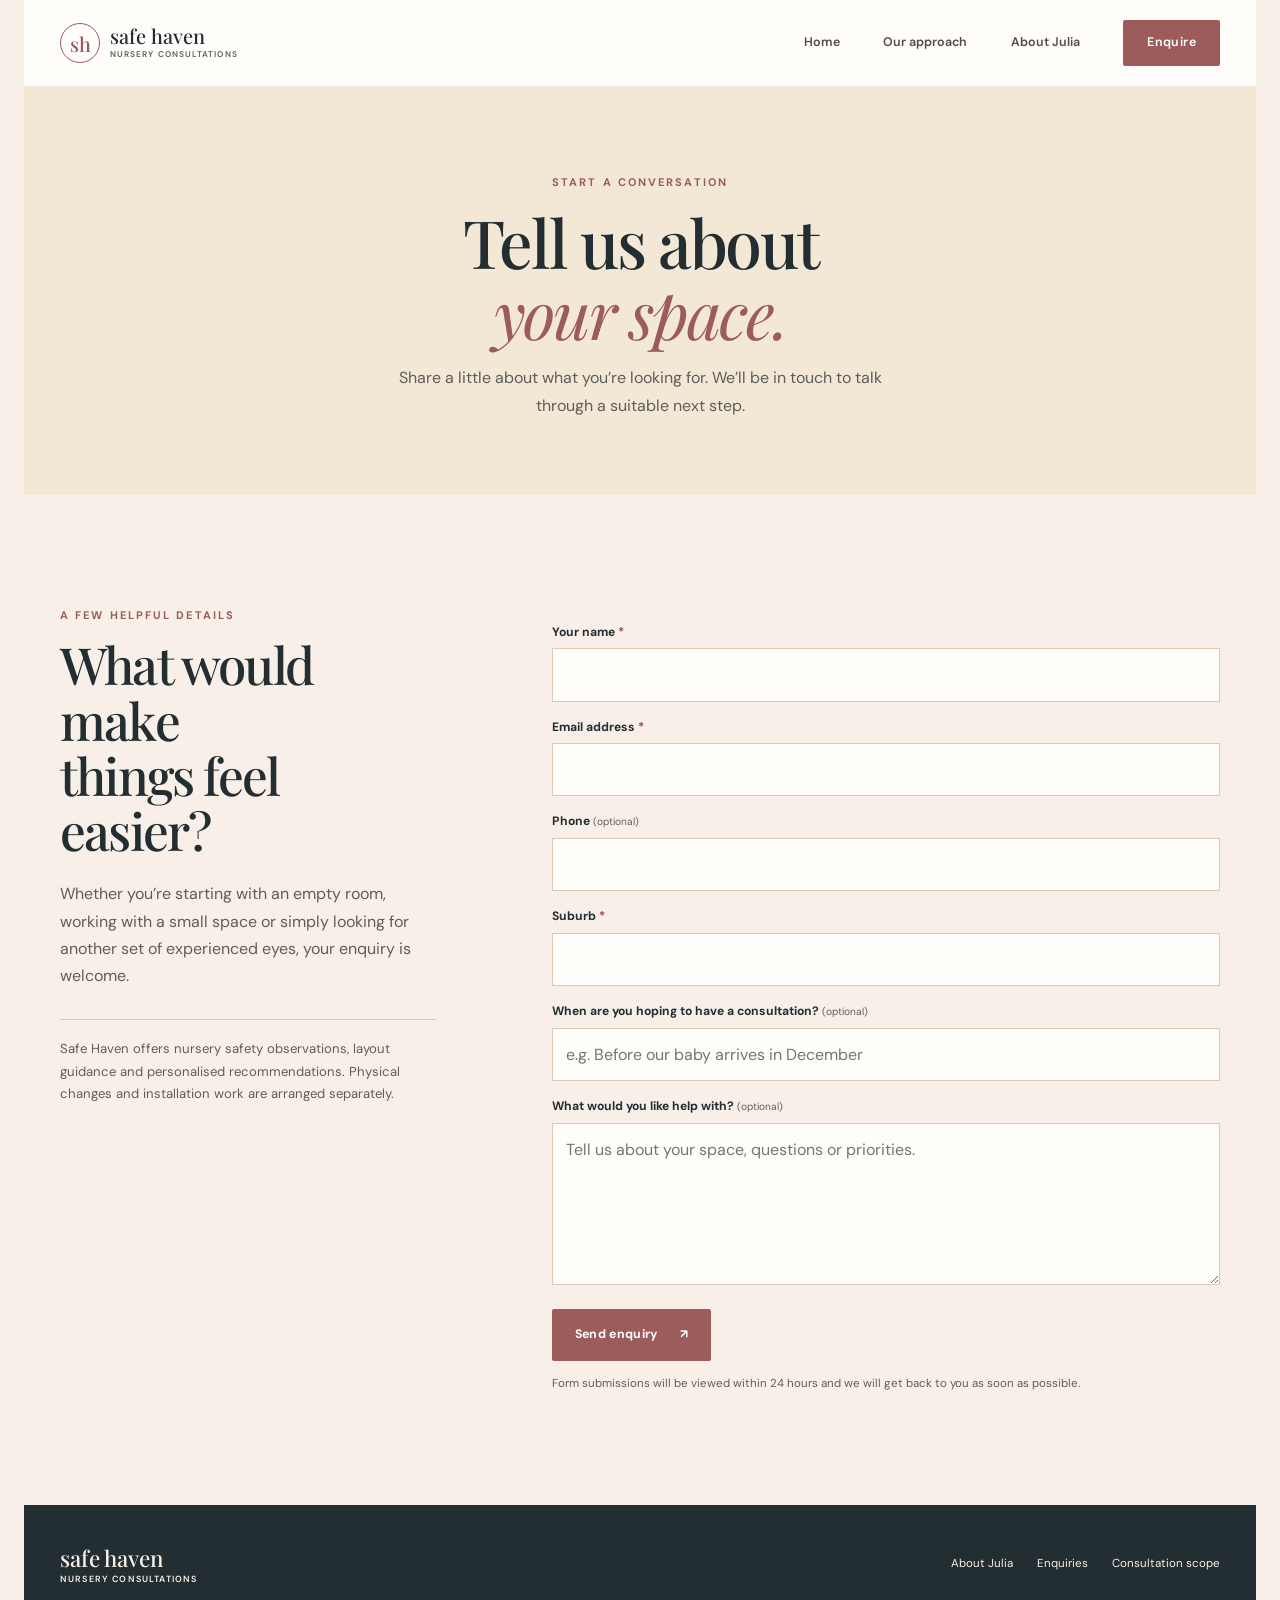
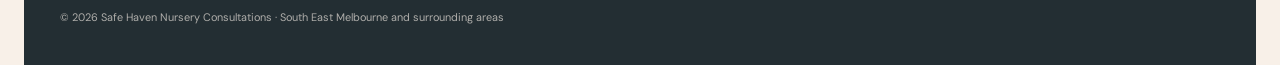
==== commit b068ab6d: "Add files via upload" ====
--- a/booking.html
+++ b/booking.html
@@ -74,7 +74,7 @@
           <form
             id="booking-form"
             class="booking-form"
-            action="https://formspree.io/f/YOUR_FORM_ID"
+            action="https://formspree.io/f/moeeejwz"
             method="post"
           >
             <input
@@ -82,6 +82,7 @@
               name="_subject"
               value="Safe Haven nursery consultation enquiry"
             />
+            <input type="hidden" name="_next" value="thank-you.html" />
             <label for="name">Your name <span>*</span></label
             ><input id="name" name="name" autocomplete="name" required />
             <label for="email">Email address <span>*</span></label
@@ -126,8 +127,7 @@
               role="status"
               aria-live="polite"
             >
-              Form submissions will be enabled once the Formspree Form ID is
-              configured.
+              Form submissions will be viewed within 24 hours and we will get back to you as soon as possible.
             </p>
           </form>
         </div>
--- a/CSS/styles.css
+++ b/CSS/styles.css
@@ -506,6 +506,14 @@
   margin: auto;
   color: var(--charcoal);
 }
+.thank-you-hero p:not(.eyebrow) {
+  max-width: 540px;
+  margin: auto;
+  color: var(--charcoal);
+}
+.thank-you-hero .button {
+  margin-top: 28px;
+}
 .about-story {
   background: var(--paper);
 }
